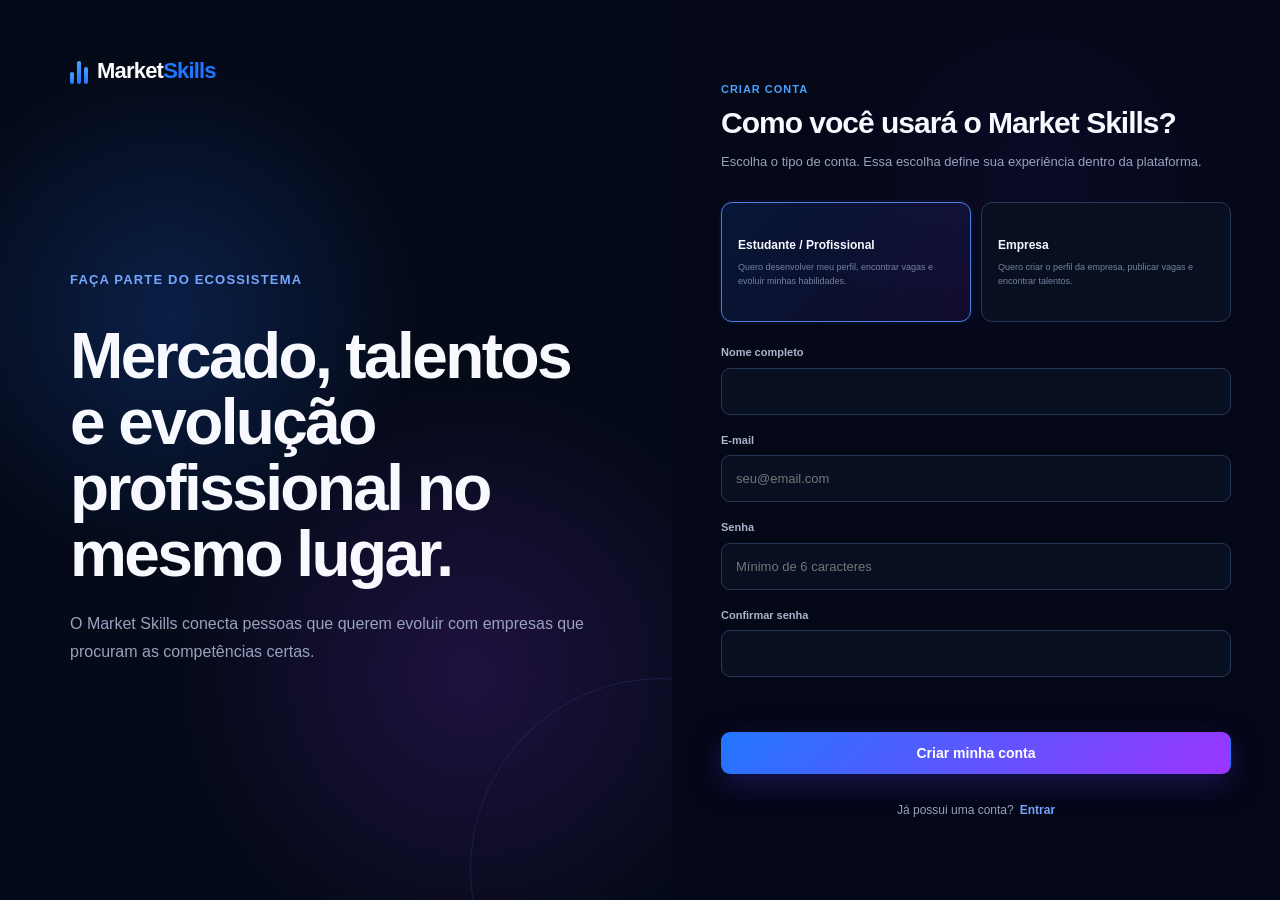
==== frontend/pages/cadastro.html @ 9bf034a7 "feat: secure authentication and user sessions" ====
<!DOCTYPE html>
<html lang="pt-BR">

<head>
    <meta charset="UTF-8">

    <meta
        name="viewport"
        content="width=device-width, initial-scale=1.0"
    >

    <title>Criar conta | Market Skills</title>

    <link
        rel="stylesheet"
        href="../assets/css/styles.css"
    >

    <link
        rel="stylesheet"
        href="../assets/css/autenticacao.css"
    >
</head>

<body>

    <main class="pagina-autenticacao">

        <section class="lado-apresentacao">

            <a
                href="../index.html"
                class="marca marca-autenticacao"
            >
                <span class="icone-marca">
                    <span></span>
                    <span></span>
                    <span></span>
                </span>

                <span class="texto-marca">
                    Market<span>Skills</span>
                </span>
            </a>


            <div class="conteudo-apresentacao">

                <span class="rotulo-destaque">
                    Faça parte do ecossistema
                </span>

                <h1>
                    Mercado, talentos e evolução
                    profissional no mesmo lugar.
                </h1>

                <p>
                    O Market Skills conecta pessoas
                    que querem evoluir com empresas
                    que procuram as competências certas.
                </p>

            </div>

        </section>


        <section class="lado-formulario">

            <div class="cartao-autenticacao cartao-cadastro">

                <div class="cabecalho-autenticacao">

                    <span class="subtitulo-autenticacao">
                        Criar conta
                    </span>

                    <h2>
                        Como você usará o Market Skills?
                    </h2>

                    <p>
                        Escolha o tipo de conta.
                        Essa escolha define sua experiência
                        dentro da plataforma.
                    </p>

                </div>


                <form id="formulario-cadastro">

                    <div class="selecao-tipo-conta">

                        <label class="opcao-tipo-conta">

                            <input
                                type="radio"
                                name="tipoConta"
                                value="estudante"
                                checked
                            >

                            <span class="conteudo-tipo-conta">

                                <strong>
                                    Estudante / Profissional
                                </strong>

                                <small>
                                    Quero desenvolver meu perfil,
                                    encontrar vagas e evoluir
                                    minhas habilidades.
                                </small>

                            </span>

                        </label>


                        <label class="opcao-tipo-conta">

                            <input
                                type="radio"
                                name="tipoConta"
                                value="empresa"
                            >

                            <span class="conteudo-tipo-conta">

                                <strong>
                                    Empresa
                                </strong>

                                <small>
                                    Quero criar o perfil da empresa,
                                    publicar vagas e encontrar talentos.
                                </small>

                            </span>

                        </label>

                    </div>


                    <label class="campo-autenticacao">
                        <span id="rotulo-nome">
                            Nome completo
                        </span>

                        <input
                            id="cadastro-nome"
                            type="text"
                            minlength="2"
                            maxlength="120"
                            autocomplete="name"
                            required
                        >
                    </label>


                    <label class="campo-autenticacao">
                        <span>E-mail</span>

                        <input
                            id="cadastro-email"
                            type="email"
                            autocomplete="email"
                            placeholder="seu@email.com"
                            required
                        >
                    </label>


                    <label class="campo-autenticacao">
                        <span>Senha</span>

                        <input
                            id="cadastro-senha"
                            type="password"
                            autocomplete="new-password"
                            minlength="6"
                            placeholder="Mínimo de 6 caracteres"
                            required
                        >
                    </label>


                    <label class="campo-autenticacao">
                        <span>Confirmar senha</span>

                        <input
                            id="cadastro-confirmar-senha"
                            type="password"
                            autocomplete="new-password"
                            minlength="6"
                            required
                        >
                    </label>


                    <div
                        id="mensagem-cadastro"
                        class="mensagem-formulario"
                    ></div>


                    <button
                        id="botao-cadastro"
                        class="botao botao-principal botao-largo"
                        type="submit"
                    >
                        Criar minha conta
                    </button>

                </form>


                <div class="rodape-autenticacao">

                    <span>
                        Já possui uma conta?
                    </span>

                    <a href="./login.html">
                        Entrar
                    </a>

                </div>

            </div>

        </section>

    </main>


    <script src="../assets/js/api.js"></script>
    <script src="../assets/js/autenticacao.js"></script>

</body>

</html>
---- frontend/assets/css/styles.css ----
* {
    margin: 0;
    padding: 0;
    box-sizing: border-box;
}

:root {
    --fundo: #030716;
    --fundo-claro: #080d1d;

    --superficie: #0b1124;
    --superficie-clara: #111933;

    --borda: #1c2947;
    --borda-destaque: #31528e;

    --texto: #f7f9ff;
    --texto-secundario: #98a2bd;
    --texto-suave: #6f7892;

    --azul: #2176ff;
    --azul-claro: #49a1ff;
    --roxo: #9b35ff;
    --roxo-claro: #b866ff;

    --sucesso: #36d399;
    --erro: #ff6b81;

    --gradiente:
        linear-gradient(
            135deg,
            #2176ff 0%,
            #9b35ff 100%
        );

    --sombra:
        0 30px 80px rgba(0, 0, 0, 0.35);
}

html {
    scroll-behavior: smooth;
}

body {
    min-height: 100vh;

    background:
        radial-gradient(
            circle at 70% 10%,
            rgba(48, 76, 180, 0.12),
            transparent 32%
        ),
        var(--fundo);

    color: var(--texto);

    font-family:
        Inter,
        "Segoe UI",
        Arial,
        sans-serif;

    line-height: 1.5;
}

a {
    color: inherit;
}

.conteudo-centralizado {
    width: min(
        1180px,
        calc(100% - 48px)
    );

    margin: 0 auto;
}


/* CABEÇALHO */

.cabecalho-site {
    position: sticky;
    top: 0;
    z-index: 100;

    background:
        rgba(3, 7, 22, 0.9);

    border-bottom:
        1px solid rgba(255, 255, 255, 0.05);

    backdrop-filter: blur(16px);
}

.conteudo-navegacao {
    min-height: 76px;

    display: flex;
    align-items: center;
    justify-content: space-between;

    gap: 32px;
}

.marca {
    display: inline-flex;
    align-items: center;
    gap: 9px;

    text-decoration: none;
}

.icone-marca {
    height: 27px;

    display: flex;
    align-items: flex-end;
    gap: 3px;
}

.icone-marca span {
    display: block;

    width: 4px;

    border-radius: 3px;

    background:
        linear-gradient(
            180deg,
            var(--azul-claro),
            var(--azul)
        );
}

.icone-marca span:nth-child(1) {
    height: 12px;
}

.icone-marca span:nth-child(2) {
    height: 23px;
}

.icone-marca span:nth-child(3) {
    height: 17px;
}

.icone-marca.pequeno {
    transform: scale(0.75);
    transform-origin: left center;
}

.texto-marca {
    color: #ffffff;

    font-size: 22px;
    font-weight: 750;

    letter-spacing: -0.8px;
}

.texto-marca span,
.marca-reduzida strong span {
    color: var(--azul);
}

.navegacao-principal {
    display: flex;
    align-items: center;
    gap: 38px;
}

.navegacao-principal a {
    position: relative;

    color: #c8cee1;

    font-size: 14px;
    font-weight: 600;

    text-decoration: none;

    transition: 0.2s ease;
}

.navegacao-principal a:hover,
.navegacao-principal a.ativo {
    color: #ffffff;
}

.navegacao-principal a.ativo::after {
    content: "";

    position: absolute;

    left: 50%;
    bottom: -27px;

    width: 22px;
    height: 2px;

    transform: translateX(-50%);

    background: var(--gradiente);

    border-radius: 10px;
}

.acoes-navegacao {
    display: flex;
    align-items: center;
    gap: 12px;
}


/* BOTÕES */

.botao {
    min-height: 42px;

    display: inline-flex;
    align-items: center;
    justify-content: center;

    padding: 0 20px;

    border: 1px solid transparent;
    border-radius: 9px;

    font-size: 14px;
    font-weight: 650;

    text-decoration: none;

    transition:
        transform 0.2s ease,
        border-color 0.2s ease,
        filter 0.2s ease;
}

.botao:hover {
    transform: translateY(-2px);
}

.botao-principal {
    background: var(--gradiente);

    color: #ffffff;

    box-shadow:
        0 10px 30px
        rgba(91, 61, 255, 0.25);
}

.botao-principal:hover {
    filter: brightness(1.1);
}

.botao-contorno {
    color: #ffffff;

    border-color: #3775c9;

    background:
        rgba(21, 37, 71, 0.35);
}

.botao-escuro {
    color: #ffffff;

    border-color: #283756;

    background: #080e20;
}

.botao-grande {
    min-height: 52px;

    padding: 0 27px;

    font-size: 15px;
}


/* DESTAQUE PRINCIPAL */

.destaque-principal {
    padding:
        92px 0
        105px;
}

.grade-destaque {
    display: grid;

    grid-template-columns:
        minmax(0, 0.9fr)
        minmax(520px, 1.1fr);

    align-items: center;

    gap: 75px;
}

.conteudo-destaque {
    max-width: 570px;
}

.rotulo-destaque {
    display: inline-flex;

    margin-bottom: 19px;

    color: #75a7ff;

    font-size: 13px;
    font-weight: 750;

    letter-spacing: 0.09em;

    text-transform: uppercase;
}

.destaque-principal h1 {
    max-width: 610px;

    font-size:
        clamp(
            42px,
            4.5vw,
            64px
        );

    line-height: 1.07;

    letter-spacing: -2.5px;

    font-weight: 770;
}

.destaque-principal h1 span {
    background: var(--gradiente);

    background-clip: text;
    -webkit-background-clip: text;

    color: transparent;
}

.descricao-destaque {
    max-width: 560px;

    margin-top: 26px;

    color: var(--texto-secundario);

    font-size: 18px;
    line-height: 1.75;
}

.acoes-destaque {
    display: flex;
    flex-wrap: wrap;

    gap: 12px;

    margin-top: 32px;
}

.status-dados {
    display: flex;
    align-items: center;
    gap: 9px;

    margin-top: 25px;

    color: var(--texto-suave);

    font-size: 12px;
}

.indicador-status {
    width: 8px;
    height: 8px;

    border-radius: 50%;

    background: var(--texto-suave);
}

.status-dados.conectado {
    color: #81dfbb;
}

.status-dados.conectado .indicador-status {
    background: var(--sucesso);

    box-shadow:
        0 0 12px
        rgba(54, 211, 153, 0.7);
}

.status-dados.desconectado {
    color: #ff9bab;
}

.status-dados.desconectado .indicador-status {
    background: var(--erro);
}


/* PRÉVIA DO PAINEL */

.previa-painel {
    position: relative;
}

.brilho-painel {
    position: absolute;

    inset: 5% 5% -5% 5%;

    background:
        linear-gradient(
            135deg,
            rgba(33, 118, 255, 0.32),
            rgba(155, 53, 255, 0.26)
        );

    filter: blur(65px);

    opacity: 0.55;

    pointer-events: none;
}

.janela-painel {
    position: relative;

    overflow: hidden;

    padding: 18px;

    border:
        1px solid rgba(
            80,
            141,
            255,
            0.72
        );

    border-radius: 17px;

    background:
        linear-gradient(
            155deg,
            #081128,
            #050918
        );

    box-shadow:
        0 0 0 1px
        rgba(155, 53, 255, 0.28),
        var(--sombra);
}

.janela-painel::before {
    content: "";

    position: absolute;

    inset: 0;

    background:
        radial-gradient(
            circle at 95% 5%,
            rgba(155, 53, 255, 0.15),
            transparent 27%
        );

    pointer-events: none;
}

.topo-painel {
    position: relative;

    min-height: 40px;

    display: flex;
    align-items: center;
    justify-content: space-between;

    padding: 0 5px 12px;
}

.marca-reduzida {
    display: flex;
    align-items: center;
}

.marca-reduzida strong {
    margin-left: -3px;

    font-size: 13px;
}

.rotulo-painel {
    color: #72809e;

    font-size: 10px;

    text-transform: uppercase;
    letter-spacing: 0.09em;
}

.grade-metricas {
    position: relative;

    display: grid;
    grid-template-columns: repeat(3, 1fr);

    gap: 10px;
}

.cartao-metrica {
    min-height: 102px;

    padding: 15px;

    border: 1px solid #1c2946;
    border-radius: 11px;

    background:
        linear-gradient(
            145deg,
            #0d1530,
            #080e20
        );
}

.rotulo-metrica {
    display: block;

    margin-bottom: 6px;

    color: #939ebb;

    font-size: 10px;
}

.valor-metrica {
    display: block;

    color: #ffffff;

    font-size: 25px;

    line-height: 1.1;
}

.cartao-metrica small {
    display: block;

    margin-top: 8px;

    color: #5f6d8b;

    font-size: 9px;
}

.colunas-painel {
    position: relative;

    display: grid;

    grid-template-columns:
        minmax(0, 1.08fr)
        minmax(0, 0.92fr);

    gap: 10px;

    margin-top: 10px;
}

.painel-dados {
    min-height: 223px;

    padding: 14px;

    border: 1px solid #1c2946;
    border-radius: 11px;

    background:
        rgba(
            9,
            15,
            34,
            0.87
        );
}

.cabecalho-painel {
    display: flex;
    align-items: flex-start;
    justify-content: space-between;

    gap: 10px;

    margin-bottom: 14px;
}

.subtitulo-painel {
    display: block;

    margin-bottom: 3px;

    color: #52627f;

    font-size: 8px;

    text-transform: uppercase;
    letter-spacing: 0.07em;
}

.cabecalho-painel h2 {
    color: #dce4f9;

    font-size: 11px;
}

.cabecalho-painel a {
    color: #8a7bff;

    font-size: 8px;

    text-decoration: none;
}

.lista-tecnologias {
    display: flex;
    flex-direction: column;

    gap: 11px;
}

.linha-tecnologia {
    display: grid;

    grid-template-columns:
        82px 1fr 36px;

    align-items: center;

    gap: 8px;
}

.nome-tecnologia {
    overflow: hidden;

    color: #b8c1d9;

    font-size: 9px;

    white-space: nowrap;
    text-overflow: ellipsis;
}

.barra-tecnologia {
    height: 6px;

    overflow: hidden;

    border-radius: 999px;

    background: #131d37;
}

.barra-tecnologia span {
    display: block;

    height: 100%;

    border-radius: inherit;

    background: var(--gradiente);
}

.demanda-tecnologia {
    color: #71809d;

    font-size: 8px;

    text-align: right;
}

.vagas-recentes {
    display: flex;
    flex-direction: column;

    gap: 8px;
}

.item-vaga {
    display: flex;
    align-items: center;

    gap: 9px;

    padding: 8px;

    border:
        1px solid transparent;

    border-radius: 8px;

    background:
        rgba(
            16,
            25,
            52,
            0.55
        );
}

.icone-vaga {
    width: 27px;
    height: 27px;

    flex-shrink: 0;

    display: grid;
    place-items: center;

    border: 1px solid #2a3f68;
    border-radius: 7px;

    background: #101b38;

    color: #60a5fa;

    font-size: 11px;
    font-weight: 800;
}

.informacoes-vaga {
    min-width: 0;
    flex: 1;
}

.informacoes-vaga strong {
    display: block;

    overflow: hidden;

    color: #d9e1f5;

    font-size: 9px;

    white-space: nowrap;
    text-overflow: ellipsis;
}

.informacoes-vaga span {
    display: block;

    overflow: hidden;

    margin-top: 2px;

    color: #64728e;

    font-size: 8px;

    white-space: nowrap;
    text-overflow: ellipsis;
}

.salario-vaga {
    flex-shrink: 0;

    color: #8e9ab5;

    font-size: 7px;

    text-align: right;
}

.estado-carregando,
.estado-vazio {
    display: grid;
    place-items: center;

    min-height: 120px;

    color: #566581;

    font-size: 10px;

    text-align: center;
}

.rodape-painel {
    position: relative;

    display: flex;
    align-items: center;
    justify-content: space-between;

    margin-top: 10px;

    padding: 13px 15px;

    border: 1px solid #1c2946;
    border-radius: 10px;

    background:
        rgba(
            10,
            17,
            37,
            0.9
        );
}

.rodape-painel > div {
    display: flex;
    flex-direction: column;

    gap: 3px;
}

.rodape-painel span {
    color: #64728d;

    font-size: 8px;
}

.rodape-painel strong {
    color: #ffffff;

    font-size: 13px;
}

.dados-ao-vivo {
    display: inline-flex;
    align-items: center;

    gap: 5px;
}

.dados-ao-vivo > span {
    width: 6px;
    height: 6px;

    border-radius: 50%;

    background: var(--sucesso);
}


/* RECURSOS */

.secao-recursos {
    padding:
        100px 0
        110px;

    border-top:
        1px solid
        rgba(255, 255, 255, 0.05);

    background:
        linear-gradient(
            180deg,
            rgba(10, 17, 38, 0.36),
            transparent
        );
}

.cabecalho-secao {
    max-width: 700px;

    margin-bottom: 48px;
}

.cabecalho-secao h2 {
    font-size:
        clamp(
            32px,
            4vw,
            46px
        );

    line-height: 1.15;

    letter-spacing: -1.5px;
}

.cabecalho-secao p {
    margin-top: 18px;

    color: var(--texto-secundario);

    font-size: 16px;
    line-height: 1.75;
}

.grade-recursos {
    display: grid;

    grid-template-columns:
        repeat(4, 1fr);

    gap: 16px;
}

.cartao-recurso {
    min-height: 295px;

    display: flex;
    flex-direction: column;

    padding: 25px;

    border: 1px solid var(--borda);
    border-radius: 16px;

    background:
        linear-gradient(
            145deg,
            #0b1329,
            #070c1c
        );

    transition:
        transform 0.25s ease,
        border-color 0.25s ease;
}

.cartao-recurso:hover {
    transform:
        translateY(-5px);

    border-color:
        rgba(
            67,
            125,
            239,
            0.65
        );
}

.numero-recurso {
    margin-bottom: 30px;

    color: #53617d;

    font-size: 12px;
    font-weight: 700;
}

.cartao-recurso h3 {
    margin-bottom: 12px;

    font-size: 18px;
}

.cartao-recurso p {
    flex: 1;

    color: var(--texto-secundario);

    font-size: 13px;
    line-height: 1.7;
}

.cartao-recurso a {
    margin-top: 25px;

    color: #769dff;

    font-size: 12px;
    font-weight: 650;

    text-decoration: none;
}


/* RODAPÉ */

.rodape-site {
    border-top:
        1px solid rgba(
            255,
            255,
            255,
            0.06
        );
}

.conteudo-rodape {
    min-height: 110px;

    display: flex;
    align-items: center;
    justify-content: space-between;

    gap: 30px;
}

.conteudo-rodape p {
    color: var(--texto-suave);

    font-size: 12px;
}


/* RESPONSIVIDADE */

@media (max-width: 1050px) {
    .grade-destaque {
        grid-template-columns: 1fr;
    }

    .conteudo-destaque {
        max-width: 720px;
    }

    .previa-painel {
        max-width: 720px;
    }

    .grade-recursos {
        grid-template-columns:
            repeat(2, 1fr);
    }
}

@media (max-width: 820px) {
    .navegacao-principal {
        display: none;
    }

    .acoes-navegacao .botao-contorno {
        display: none;
    }
}

@media (max-width: 620px) {
    .conteudo-centralizado {
        width:
            min(
                100% - 30px,
                1180px
            );
    }

    .destaque-principal {
        padding-top: 60px;
    }

    .destaque-principal h1 {
        font-size: 42px;
    }

    .janela-painel {
        padding: 12px;
    }

    .grade-metricas,
    .colunas-painel {
        grid-template-columns: 1fr;
    }

    .grade-recursos {
        grid-template-columns: 1fr;
    }

    .conteudo-rodape {
        padding: 30px 0;

        flex-direction: column;
        align-items: flex-start;
    }
}
---- frontend/assets/css/autenticacao.css ----
.pagina-autenticacao {
    min-height: 100vh;

    display: grid;

    grid-template-columns:
        minmax(420px, 1.05fr)
        minmax(440px, 0.95fr);

    background: var(--fundo);
}


/* APRESENTAÇÃO */

.lado-apresentacao {
    position: relative;

    min-height: 100vh;

    display: flex;
    flex-direction: column;

    padding: 54px 70px;

    overflow: hidden;

    background:
        radial-gradient(
            circle at 25% 35%,
            rgba(33, 118, 255, 0.2),
            transparent 32%
        ),
        radial-gradient(
            circle at 70% 75%,
            rgba(155, 53, 255, 0.17),
            transparent 35%
        ),
        #050a19;
}

.lado-apresentacao::after {
    content: "";

    position: absolute;

    width: 380px;
    height: 380px;

    right: -180px;
    bottom: -160px;

    border: 1px solid
        rgba(95, 129, 255, 0.15);

    border-radius: 50%;
}

.marca-autenticacao {
    position: relative;

    z-index: 2;

    width: fit-content;
}

.conteudo-apresentacao {
    position: relative;

    z-index: 2;

    max-width: 620px;

    margin: auto 0;
}

.conteudo-apresentacao h1 {
    margin-top: 16px;

    font-size:
        clamp(
            42px,
            5vw,
            66px
        );

    line-height: 1.03;
    letter-spacing: -2.6px;
}

.conteudo-apresentacao > p {
    max-width: 550px;

    margin-top: 22px;

    color: var(--texto-secundario);

    font-size: 16px;
    line-height: 1.75;
}

.lista-beneficios {
    display: flex;
    flex-direction: column;

    gap: 12px;

    margin-top: 42px;
}

.beneficio {
    display: flex;
    align-items: center;

    gap: 14px;

    max-width: 470px;

    padding: 13px 15px;

    border: 1px solid
        rgba(70, 100, 170, 0.22);

    border-radius: 11px;

    background:
        rgba(9, 17, 38, 0.62);
}

.beneficio > span {
    flex-shrink: 0;

    color: #6e9fff;

    font-size: 10px;
    font-weight: 700;
}

.beneficio p {
    color: #a6b0c8;

    font-size: 12px;
}


/* FORMULÁRIO */

.lado-formulario {
    min-height: 100vh;

    display: grid;
    place-items: center;

    padding: 50px 40px;

    background:
        radial-gradient(
            circle at 60% 20%,
            rgba(100, 54, 220, 0.08),
            transparent 30%
        ),
        var(--fundo);
}

.cartao-autenticacao {
    width: min(
        430px,
        100%
    );
}

.cartao-cadastro {
    width: min(
        510px,
        100%
    );
}

.cabecalho-autenticacao {
    margin-bottom: 30px;
}

.subtitulo-autenticacao {
    display: block;

    margin-bottom: 8px;

    color: var(--azul-claro);

    font-size: 11px;
    font-weight: 750;

    letter-spacing: 0.09em;

    text-transform: uppercase;
}

.cabecalho-autenticacao h2 {
    font-size: 30px;

    line-height: 1.2;

    letter-spacing: -1px;
}

.cabecalho-autenticacao p {
    margin-top: 10px;

    color: var(--texto-secundario);

    font-size: 13px;
    line-height: 1.65;
}

#formulario-login,
#formulario-cadastro {
    display: flex;
    flex-direction: column;

    gap: 17px;
}

.campo-autenticacao {
    display: flex;
    flex-direction: column;

    gap: 7px;
}

.campo-autenticacao > span {
    color: #aab4cb;

    font-size: 11px;
    font-weight: 600;
}

.campo-autenticacao input {
    min-height: 47px;

    width: 100%;

    padding: 0 14px;

    border: 1px solid #263858;
    border-radius: 9px;

    outline: none;

    background: #080f21;

    color: var(--texto);

    font: inherit;
    font-size: 13px;

    transition:
        border-color 0.2s ease,
        box-shadow 0.2s ease;
}

.campo-autenticacao input:focus {
    border-color: #477fea;

    box-shadow:
        0 0 0 3px
        rgba(33, 118, 255, 0.08);
}

.botao-largo {
    width: 100%;

    margin-top: 3px;

    cursor: pointer;
}

.botao-largo:disabled {
    opacity: 0.6;

    cursor: not-allowed;

    transform: none;
}


/* TIPO DE CONTA */

.selecao-tipo-conta {
    display: grid;

    grid-template-columns:
        repeat(2, minmax(0, 1fr));

    gap: 10px;

    margin-bottom: 5px;
}

.opcao-tipo-conta {
    cursor: pointer;
}

.opcao-tipo-conta input {
    position: absolute;

    opacity: 0;
    pointer-events: none;
}

.conteudo-tipo-conta {
    min-height: 120px;

    display: flex;
    flex-direction: column;
    justify-content: center;

    padding: 16px;

    border: 1px solid #263858;
    border-radius: 11px;

    background: #080f21;

    transition:
        border-color 0.2s ease,
        background 0.2s ease;
}

.conteudo-tipo-conta strong {
    font-size: 12px;
}

.conteudo-tipo-conta small {
    margin-top: 7px;

    color: #75839f;

    font-size: 9px;
    line-height: 1.55;
}

.opcao-tipo-conta input:checked
+ .conteudo-tipo-conta {
    border-color: #4e7ce0;

    background:
        linear-gradient(
            135deg,
            rgba(33, 118, 255, 0.14),
            rgba(155, 53, 255, 0.08)
        );

    box-shadow:
        0 0 0 2px
        rgba(33, 118, 255, 0.06);
}


/* MENSAGENS */

.mensagem-formulario {
    min-height: 18px;

    color: var(--erro);

    font-size: 11px;
    line-height: 1.5;
}

.mensagem-formulario.sucesso {
    color: var(--sucesso);
}


/* RODAPÉ */

.rodape-autenticacao {
    display: flex;
    justify-content: center;

    gap: 6px;

    margin-top: 27px;

    color: var(--texto-secundario);

    font-size: 12px;
}

.rodape-autenticacao a {
    color: #75a3ff;

    font-weight: 700;

    text-decoration: none;
}

.rodape-autenticacao a:hover {
    text-decoration: underline;
}


/* RESPONSIVIDADE */

@media (max-width: 900px) {
    .pagina-autenticacao {
        grid-template-columns: 1fr;
    }

    .lado-apresentacao {
        min-height: auto;

        padding: 35px 30px 55px;
    }

    .conteudo-apresentacao {
        margin-top: 70px;
    }

    .lado-formulario {
        min-height: auto;

        padding: 65px 25px;
    }
}

@media (max-width: 550px) {
    .selecao-tipo-conta {
        grid-template-columns: 1fr;
    }

    .conteudo-tipo-conta {
        min-height: auto;
    }

    .conteudo-apresentacao h1 {
        font-size: 39px;
    }
}
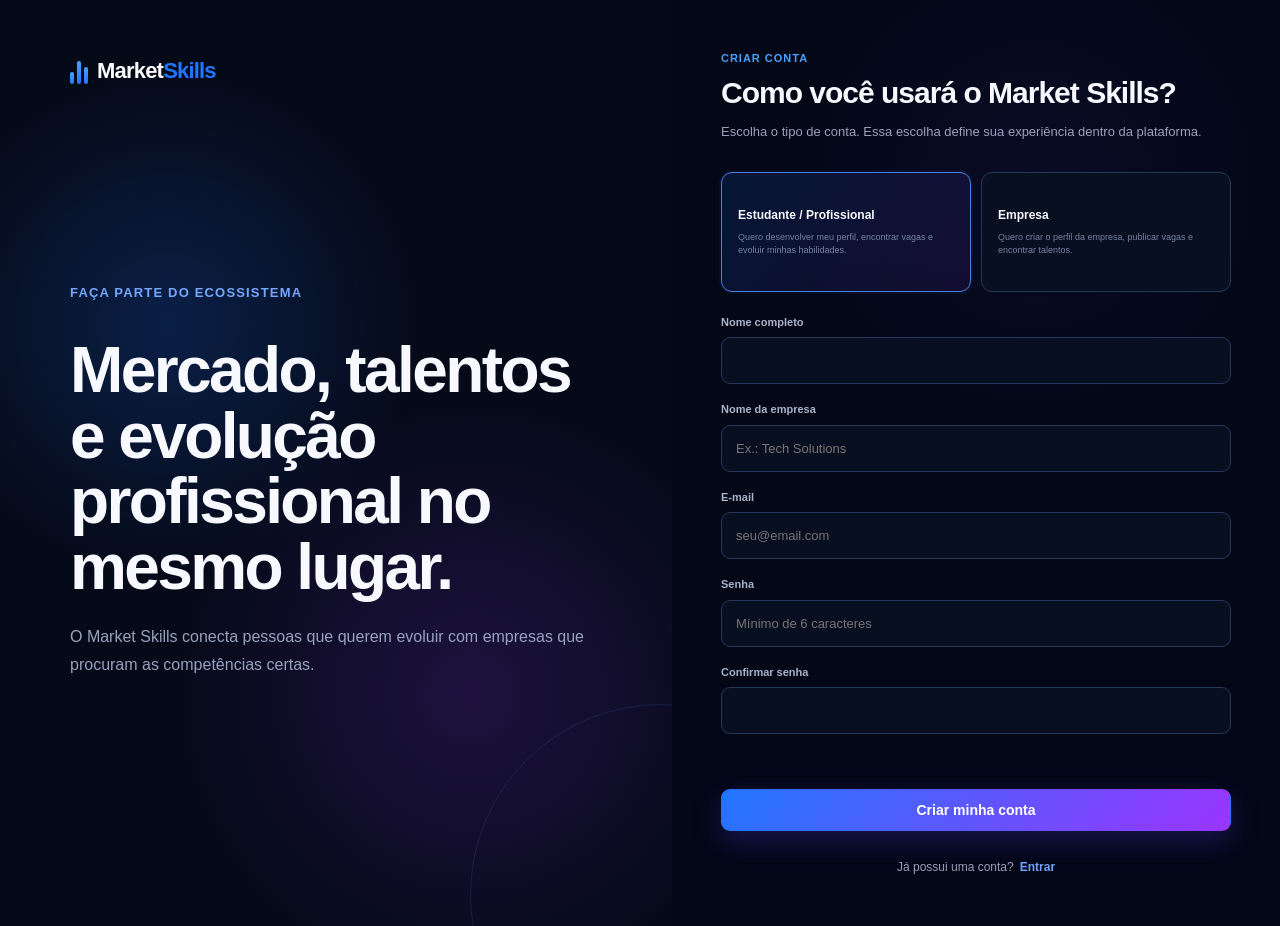
==== commit 926ec7ee: "feat: complete company vacancy management" ====
--- a/frontend/pages/cadastro.html
+++ b/frontend/pages/cadastro.html
@@ -32,6 +32,7 @@
                 href="../index.html"
                 class="marca marca-autenticacao"
             >
+
                 <span class="icone-marca">
                     <span></span>
                     <span></span>
@@ -41,6 +42,7 @@
                 <span class="texto-marca">
                     Market<span>Skills</span>
                 </span>
+
             </a>
 
 
@@ -146,6 +148,7 @@
 
 
                     <label class="campo-autenticacao">
+
                         <span id="rotulo-nome">
                             Nome completo
                         </span>
@@ -158,11 +161,37 @@
                             autocomplete="name"
                             required
                         >
-                    </label>
-
-
-                    <label class="campo-autenticacao">
-                        <span>E-mail</span>
+
+                    </label>
+
+
+                    <label
+                        id="campo-nome-empresa"
+                        class="campo-autenticacao"
+                        hidden
+                    >
+
+                        <span>
+                            Nome da empresa
+                        </span>
+
+                        <input
+                            id="cadastro-nome-empresa"
+                            type="text"
+                            minlength="2"
+                            maxlength="150"
+                            autocomplete="organization"
+                            placeholder="Ex.: Tech Solutions"
+                        >
+
+                    </label>
+
+
+                    <label class="campo-autenticacao">
+
+                        <span>
+                            E-mail
+                        </span>
 
                         <input
                             id="cadastro-email"
@@ -171,11 +200,15 @@
                             placeholder="seu@email.com"
                             required
                         >
-                    </label>
-
-
-                    <label class="campo-autenticacao">
-                        <span>Senha</span>
+
+                    </label>
+
+
+                    <label class="campo-autenticacao">
+
+                        <span>
+                            Senha
+                        </span>
 
                         <input
                             id="cadastro-senha"
@@ -185,11 +218,15 @@
                             placeholder="Mínimo de 6 caracteres"
                             required
                         >
-                    </label>
-
-
-                    <label class="campo-autenticacao">
-                        <span>Confirmar senha</span>
+
+                    </label>
+
+
+                    <label class="campo-autenticacao">
+
+                        <span>
+                            Confirmar senha
+                        </span>
 
                         <input
                             id="cadastro-confirmar-senha"
@@ -198,6 +235,7 @@
                             minlength="6"
                             required
                         >
+
                     </label>
 
 
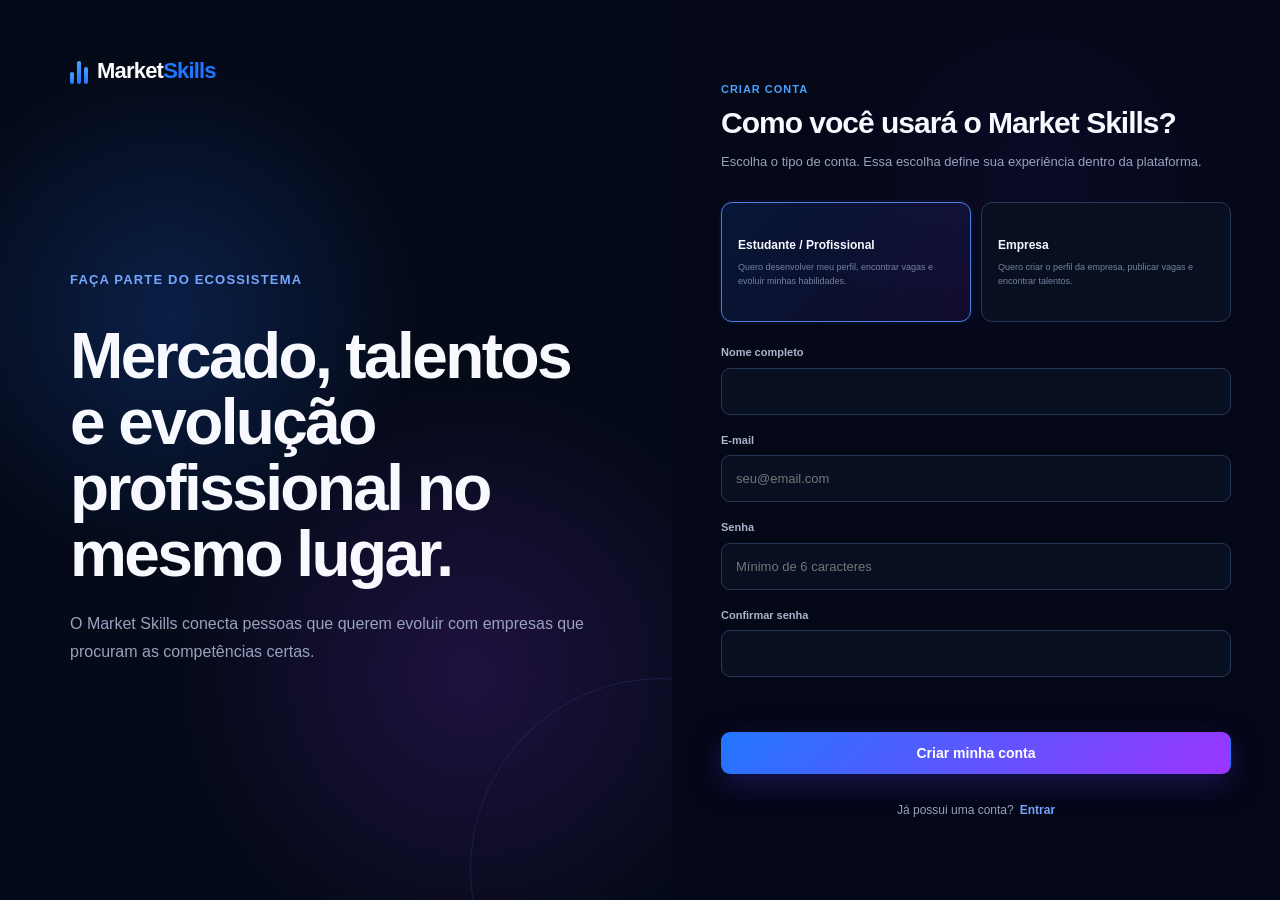
==== commit c9653933: "feat: complete company recruitment experience" ====
--- a/frontend/pages/cadastro.html
+++ b/frontend/pages/cadastro.html
@@ -18,7 +18,7 @@
 
     <link
         rel="stylesheet"
-        href="../assets/css/autenticacao.css"
+        href="../assets/css/autenticacao.css?v=2"
     >
 </head>
 
@@ -172,7 +172,7 @@
                     >
 
                         <span>
-                            Nome da empresa
+                            Nome fantasia
                         </span>
 
                         <input
@@ -182,6 +182,49 @@
                             maxlength="150"
                             autocomplete="organization"
                             placeholder="Ex.: Tech Solutions"
+                        >
+
+                    </label>
+
+
+                    <label
+                        id="campo-razao-social"
+                        class="campo-autenticacao"
+                        hidden
+                    >
+
+                        <span>
+                            Razão Social
+                        </span>
+
+                        <input
+                            id="cadastro-razao-social"
+                            type="text"
+                            minlength="2"
+                            maxlength="180"
+                            placeholder="Ex.: Tech Solutions LTDA"
+                        >
+
+                    </label>
+
+
+                    <label
+                        id="campo-cnpj"
+                        class="campo-autenticacao"
+                        hidden
+                    >
+
+                        <span>
+                            CNPJ
+                        </span>
+
+                        <input
+                            id="cadastro-cnpj"
+                            type="text"
+                            inputmode="numeric"
+                            maxlength="18"
+                            autocomplete="off"
+                            placeholder="00.000.000/0000-00"
                         >
 
                     </label>
@@ -276,7 +319,7 @@
 
 
     <script src="../assets/js/api.js"></script>
-    <script src="../assets/js/autenticacao.js"></script>
+    <script src="../assets/js/autenticacao.js?v=2"></script>
 
 </body>
 
--- a/frontend/assets/css/autenticacao.css
+++ b/frontend/assets/css/autenticacao.css
@@ -436,4 +436,7 @@
     .conteudo-apresentacao h1 {
         font-size: 39px;
     }
-}+}
+.campo-autenticacao[hidden] {
+    display: none !important;
+}
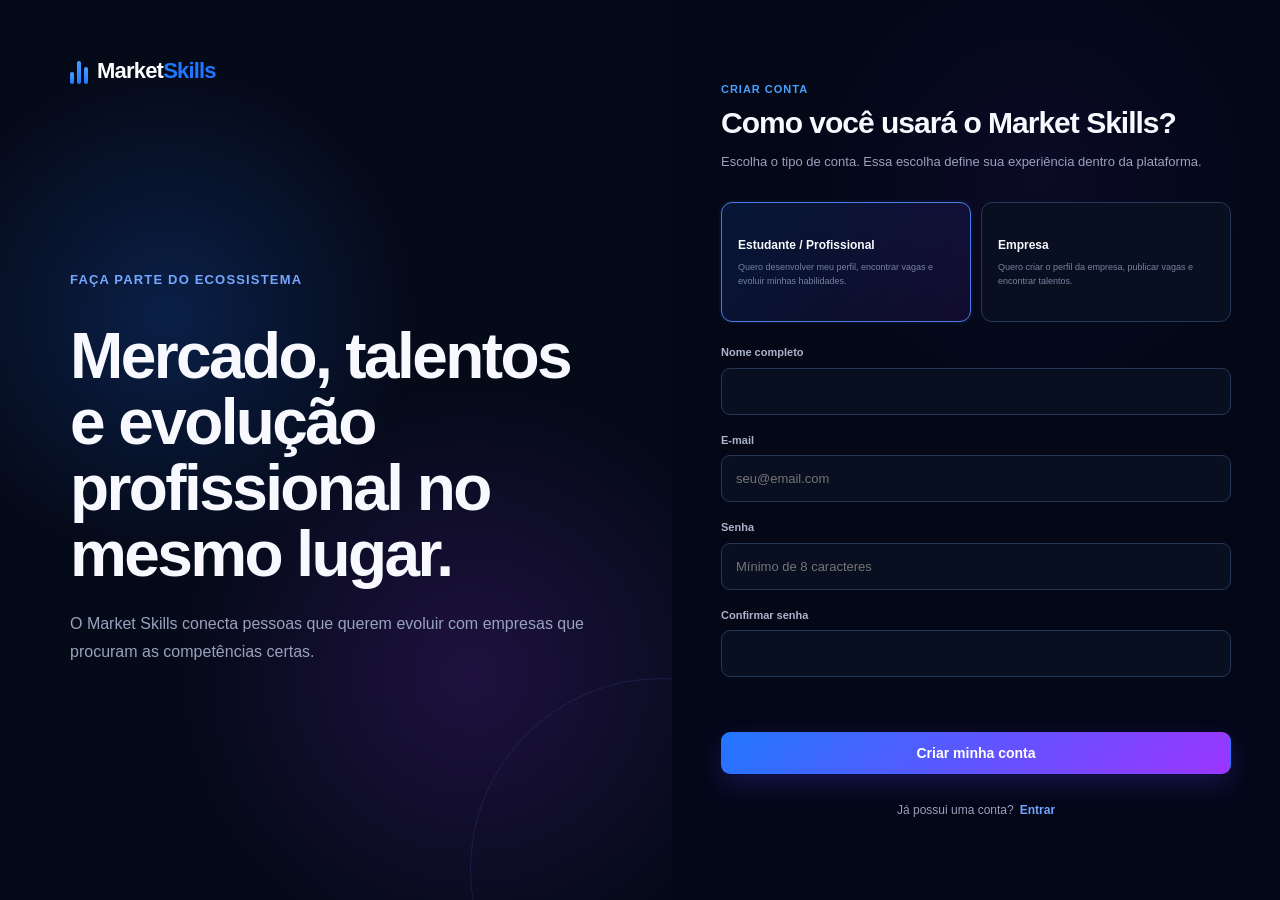
==== commit 6277edd0: "security: harden authentication" ====
--- a/frontend/pages/cadastro.html
+++ b/frontend/pages/cadastro.html
@@ -257,8 +257,8 @@
                             id="cadastro-senha"
                             type="password"
                             autocomplete="new-password"
-                            minlength="6"
-                            placeholder="Mínimo de 6 caracteres"
+                            minlength="8"
+                            placeholder="Mínimo de 8 caracteres"
                             required
                         >
 
@@ -275,7 +275,7 @@
                             id="cadastro-confirmar-senha"
                             type="password"
                             autocomplete="new-password"
-                            minlength="6"
+                            minlength="8"
                             required
                         >
 
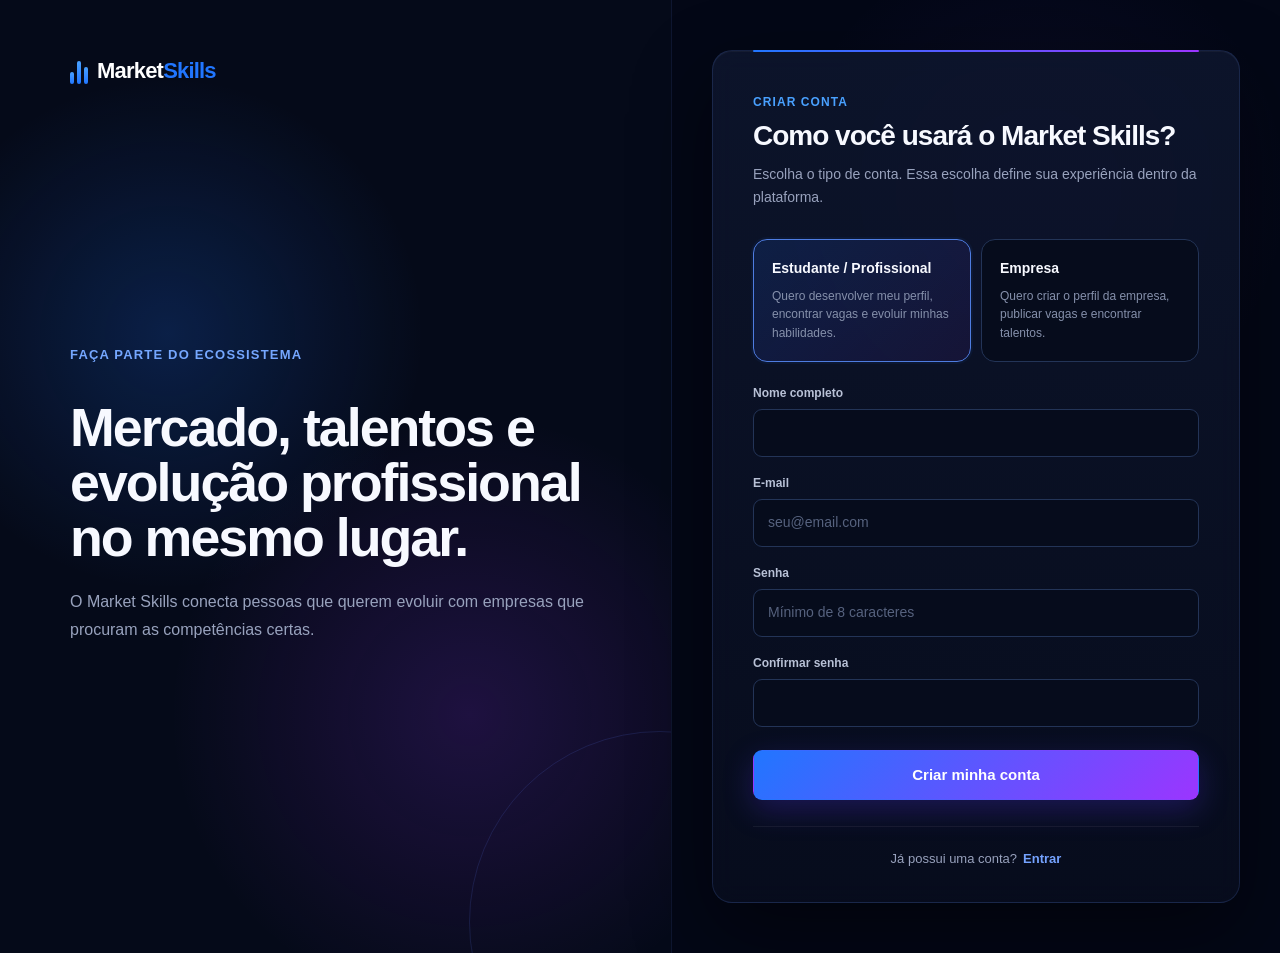
==== commit 4f38ab8f: "Melhorias visuais: rodape, login/cadastro, legibilidade, transicoes, favicon e animacoes" ====
--- a/frontend/pages/cadastro.html
+++ b/frontend/pages/cadastro.html
@@ -10,6 +10,12 @@
     >
 
     <title>Criar conta | Market Skills</title>
+
+    <link
+        rel="icon"
+        type="image/svg+xml"
+        href="../assets/img/favicon.svg"
+    >
 
     <link
         rel="stylesheet"
--- a/frontend/assets/css/styles.css
+++ b/frontend/assets/css/styles.css
@@ -16,7 +16,7 @@
 
     --texto: #f7f9ff;
     --texto-secundario: #98a2bd;
-    --texto-suave: #6f7892;
+    --texto-suave: #828ca6;
 
     --azul: #2176ff;
     --azul-claro: #49a1ff;
@@ -508,7 +508,7 @@
 .rotulo-painel {
     color: #72809e;
 
-    font-size: 10px;
+    font-size: 12px;
 
     text-transform: uppercase;
     letter-spacing: 0.09em;
@@ -546,7 +546,7 @@
 
     color: #939ebb;
 
-    font-size: 10px;
+    font-size: 12px;
 }
 
 .valor-metrica {
@@ -566,7 +566,7 @@
 
     color: #5f6d8b;
 
-    font-size: 9px;
+    font-size: 11px;
 }
 
 .colunas-painel {
@@ -617,7 +617,7 @@
 
     color: #52627f;
 
-    font-size: 8px;
+    font-size: 11px;
 
     text-transform: uppercase;
     letter-spacing: 0.07em;
@@ -626,13 +626,13 @@
 .cabecalho-painel h2 {
     color: #dce4f9;
 
-    font-size: 11px;
+    font-size: 12px;
 }
 
 .cabecalho-painel a {
     color: #8a7bff;
 
-    font-size: 8px;
+    font-size: 11px;
 
     text-decoration: none;
 }
@@ -660,7 +660,7 @@
 
     color: #b8c1d9;
 
-    font-size: 9px;
+    font-size: 11px;
 
     white-space: nowrap;
     text-overflow: ellipsis;
@@ -689,7 +689,7 @@
 .demanda-tecnologia {
     color: #71809d;
 
-    font-size: 8px;
+    font-size: 11px;
 
     text-align: right;
 }
@@ -739,7 +739,7 @@
 
     color: #60a5fa;
 
-    font-size: 11px;
+    font-size: 12px;
     font-weight: 800;
 }
 
@@ -755,7 +755,7 @@
 
     color: #d9e1f5;
 
-    font-size: 9px;
+    font-size: 11px;
 
     white-space: nowrap;
     text-overflow: ellipsis;
@@ -770,7 +770,7 @@
 
     color: #64728e;
 
-    font-size: 8px;
+    font-size: 11px;
 
     white-space: nowrap;
     text-overflow: ellipsis;
@@ -781,7 +781,7 @@
 
     color: #8e9ab5;
 
-    font-size: 7px;
+    font-size: 11px;
 
     text-align: right;
 }
@@ -795,7 +795,7 @@
 
     color: #566581;
 
-    font-size: 10px;
+    font-size: 12px;
 
     text-align: center;
 }
@@ -833,7 +833,7 @@
 .rodape-painel span {
     color: #64728d;
 
-    font-size: 8px;
+    font-size: 11px;
 }
 
 .rodape-painel strong {
@@ -1083,4 +1083,74 @@
         flex-direction: column;
         align-items: flex-start;
     }
-}+}
+
+/* =========================================================
+   TRANSIÇÃO ENTRE PÁGINAS
+   Chrome, Edge e Opera fazem um fade suave ao trocar
+   de página. Navegadores sem suporte ignoram esta regra
+   e trocam de página normalmente.
+   ========================================================= */
+
+@view-transition {
+    navigation: auto;
+}
+
+::view-transition-old(root),
+::view-transition-new(root) {
+    animation-duration: 0.28s;
+    animation-timing-function: ease;
+}
+
+
+/* Conteúdo sobe levemente ao carregar a página.
+   Termina em "transform: none" para não afetar
+   elementos fixos (modais, avisos). */
+
+@keyframes entrada-pagina {
+    from {
+        opacity: 0;
+        transform: translateY(10px);
+    }
+
+    to {
+        opacity: 1;
+        transform: none;
+    }
+}
+
+main {
+    animation: entrada-pagina 0.45s ease both;
+}
+
+
+/* Quem pediu menos movimento no sistema
+   não recebe as animações. */
+
+@media (prefers-reduced-motion: reduce) {
+    main {
+        animation: none;
+    }
+
+    ::view-transition-old(root),
+    ::view-transition-new(root) {
+        animation: none;
+    }
+}
+
+
+/* =========================================================
+   ACABAMENTO: BARRA DE ROLAGEM E SELEÇÃO DE TEXTO
+   ========================================================= */
+
+/* Barra de rolagem escura, combinando com o tema */
+html {
+    scrollbar-color: #2a3a63 #030716;
+}
+
+/* Texto selecionado na cor da marca */
+::selection {
+    background: rgba(33, 118, 255, 0.45);
+
+    color: #ffffff;
+}
--- a/frontend/assets/css/autenticacao.css
+++ b/frontend/assets/css/autenticacao.css
@@ -132,7 +132,7 @@
 
     color: #6e9fff;
 
-    font-size: 10px;
+    font-size: 12px;
     font-weight: 700;
 }
 
@@ -187,7 +187,7 @@
 
     color: var(--azul-claro);
 
-    font-size: 11px;
+    font-size: 12px;
     font-weight: 750;
 
     letter-spacing: 0.09em;
@@ -230,7 +230,7 @@
 .campo-autenticacao > span {
     color: #aab4cb;
 
-    font-size: 11px;
+    font-size: 12px;
     font-weight: 600;
 }
 
@@ -335,7 +335,7 @@
 
     color: #75839f;
 
-    font-size: 9px;
+    font-size: 11px;
     line-height: 1.55;
 }
 
@@ -363,7 +363,7 @@
 
     color: var(--erro);
 
-    font-size: 11px;
+    font-size: 12px;
     line-height: 1.5;
 }
 
@@ -440,3 +440,238 @@
 .campo-autenticacao[hidden] {
     display: none !important;
 }
+
+
+/* =========================================================
+   ACABAMENTO VISUAL (login e cadastro)
+   Só aparência: nenhuma classe ou id usado
+   pelo autenticacao.js foi alterado.
+   ========================================================= */
+
+/* Linha divisória sutil entre os dois lados */
+.lado-apresentacao {
+    border-right:
+        1px solid rgba(95, 129, 255, 0.1);
+}
+
+.conteudo-apresentacao h1 {
+    font-size:
+        clamp(
+            38px,
+            4.2vw,
+            56px
+        );
+
+    letter-spacing: -2px;
+}
+
+.beneficio {
+    padding: 15px 17px;
+
+    transition:
+        border-color 0.2s ease,
+        transform 0.2s ease;
+}
+
+.beneficio:hover {
+    border-color: rgba(95, 129, 255, 0.4);
+
+    transform: translateX(4px);
+}
+
+.beneficio > span {
+    display: grid;
+    place-items: center;
+
+    width: 28px;
+    height: 28px;
+
+    border-radius: 8px;
+
+    background: rgba(33, 118, 255, 0.12);
+
+    font-size: 12px;
+}
+
+.beneficio p {
+    font-size: 13px;
+}
+
+/* Formulário dentro de um cartão */
+.cartao-autenticacao {
+    position: relative;
+
+    width: min(460px, 100%);
+
+    padding: 42px 40px 34px;
+
+    border: 1px solid rgba(70, 100, 170, 0.25);
+    border-radius: 20px;
+
+    background:
+        linear-gradient(
+            180deg,
+            rgba(14, 22, 46, 0.85),
+            rgba(8, 13, 30, 0.85)
+        );
+
+    box-shadow:
+        0 30px 80px rgba(0, 0, 0, 0.45),
+        inset 0 1px 0 rgba(255, 255, 255, 0.04);
+
+    backdrop-filter: blur(12px);
+}
+
+/* Faixa em degradê no topo do cartão */
+.cartao-autenticacao::before {
+    content: "";
+
+    position: absolute;
+    top: -1px;
+    left: 40px;
+    right: 40px;
+
+    height: 2px;
+
+    border-radius: 2px;
+
+    background: var(--gradiente);
+}
+
+.cartao-cadastro {
+    width: min(540px, 100%);
+}
+
+.cabecalho-autenticacao h2 {
+    font-size: 28px;
+}
+
+.cabecalho-autenticacao p {
+    font-size: 14px;
+}
+
+.campo-autenticacao > span {
+    color: #b8c1d6;
+
+    font-size: 12px;
+}
+
+.campo-autenticacao input {
+    min-height: 48px;
+
+    border-color: #233457;
+
+    background: #060c1c;
+
+    font-size: 14px;
+}
+
+.campo-autenticacao input::placeholder {
+    color: #56627e;
+}
+
+.campo-autenticacao input:hover {
+    border-color: #31528e;
+}
+
+.campo-autenticacao input:focus {
+    border-color: #477fea;
+
+    box-shadow:
+        0 0 0 4px rgba(33, 118, 255, 0.14);
+}
+
+/* Preenchimento automático do navegador:
+   impede o campo de ficar branco. */
+.campo-autenticacao input:-webkit-autofill,
+.campo-autenticacao input:-webkit-autofill:hover,
+.campo-autenticacao input:-webkit-autofill:focus {
+    -webkit-text-fill-color: var(--texto);
+
+    caret-color: var(--texto);
+
+    box-shadow:
+        0 0 0 1000px #060c1c inset;
+
+    transition:
+        background-color 9999s ease-out 0s;
+}
+
+.botao-largo {
+    min-height: 50px;
+
+    margin-top: 6px;
+
+    font-size: 15px;
+}
+
+/* Sem mensagem: não ocupa espaço
+   (evita o vão antes do botão). */
+.mensagem-formulario:empty {
+    display: none;
+}
+
+.mensagem-formulario {
+    font-size: 12px;
+}
+
+/* Cartões Estudante / Empresa */
+.conteudo-tipo-conta {
+    min-height: 110px;
+
+    padding: 18px;
+
+    border-color: #233457;
+    border-radius: 14px;
+
+    background: #060c1c;
+}
+
+.opcao-tipo-conta:hover .conteudo-tipo-conta {
+    border-color: #31528e;
+}
+
+.conteudo-tipo-conta strong {
+    font-size: 14px;
+}
+
+.conteudo-tipo-conta small {
+    margin-top: 8px;
+
+    color: #8590ab;
+
+    font-size: 12px;
+}
+
+.rodape-autenticacao {
+    margin-top: 26px;
+    padding-top: 22px;
+
+    border-top:
+        1px solid rgba(255, 255, 255, 0.06);
+
+    font-size: 13px;
+}
+
+
+@media (max-width: 900px) {
+    .lado-apresentacao {
+        border-right: none;
+        border-bottom:
+            1px solid rgba(95, 129, 255, 0.1);
+    }
+}
+
+@media (max-width: 550px) {
+    .cartao-autenticacao {
+        padding: 32px 22px 26px;
+    }
+
+    .conteudo-apresentacao h1 {
+        font-size: 36px;
+    }
+
+    .conteudo-tipo-conta {
+        min-height: auto;
+    }
+}
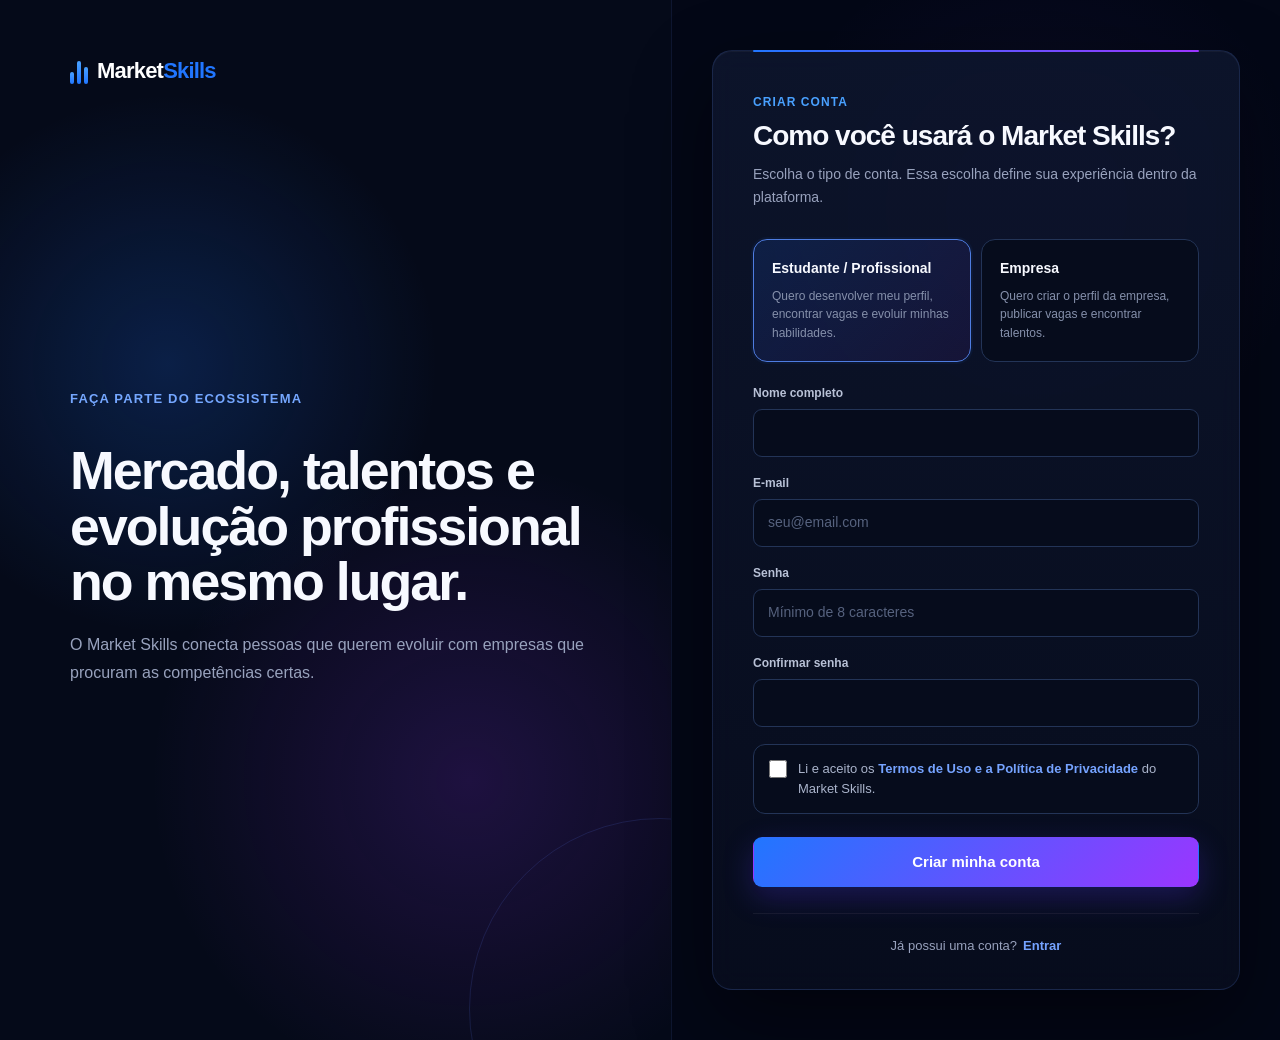
==== commit d067d896: "Termos de consentimento no cadastro: pagina dos termos, aceite obrigatorio e registro da decisao" ====
--- a/frontend/pages/cadastro.html
+++ b/frontend/pages/cadastro.html
@@ -24,7 +24,7 @@
 
     <link
         rel="stylesheet"
-        href="../assets/css/autenticacao.css?v=2"
+        href="../assets/css/autenticacao.css?v=3"
     >
 </head>
 
@@ -284,6 +284,29 @@
                             minlength="8"
                             required
                         >
+
+                    </label>
+
+
+                    <!-- Consentimento: a decisão é enviada à API
+                         e gravada no cadastro do usuário. -->
+                    <label class="aceite-termos">
+
+                        <input
+                            id="cadastro-aceite-termos"
+                            type="checkbox"
+                            required
+                        >
+
+                        <span>
+                            Li e aceito os
+                            <a
+                                href="./termos.html"
+                                target="_blank"
+                                rel="noopener"
+                            >Termos de Uso e a Política de Privacidade</a>
+                            do Market Skills.
+                        </span>
 
                     </label>
 
@@ -325,7 +348,7 @@
 
 
     <script src="../assets/js/api.js"></script>
-    <script src="../assets/js/autenticacao.js?v=2"></script>
+    <script src="../assets/js/autenticacao.js?v=3"></script>
 
 </body>
 
--- a/frontend/assets/css/autenticacao.css
+++ b/frontend/assets/css/autenticacao.css
@@ -675,3 +675,71 @@
         min-height: auto;
     }
 }
+
+
+/* =========================================================
+   CONSENTIMENTO (cadastro)
+   ========================================================= */
+
+.aceite-termos {
+    display: flex;
+    align-items: flex-start;
+
+    gap: 11px;
+
+    padding: 14px 15px;
+
+    border: 1px solid #233457;
+    border-radius: 12px;
+
+    background: #060c1c;
+
+    color: #aab4cb;
+
+    font-size: 13px;
+    line-height: 1.55;
+
+    cursor: pointer;
+
+    transition: border-color 0.2s ease;
+}
+
+.aceite-termos:hover {
+    border-color: #31528e;
+}
+
+.aceite-termos input {
+    flex-shrink: 0;
+
+    width: 18px;
+    height: 18px;
+
+    margin-top: 1px;
+
+    accent-color: var(--azul);
+
+    cursor: pointer;
+}
+
+.aceite-termos a {
+    color: #75a3ff;
+
+    font-weight: 700;
+
+    text-decoration: none;
+}
+
+.aceite-termos a:hover {
+    text-decoration: underline;
+}
+
+.aceite-termos:has(input:checked) {
+    border-color: #4e7ce0;
+
+    background:
+        linear-gradient(
+            135deg,
+            rgba(33, 118, 255, 0.1),
+            rgba(155, 53, 255, 0.06)
+        );
+}
